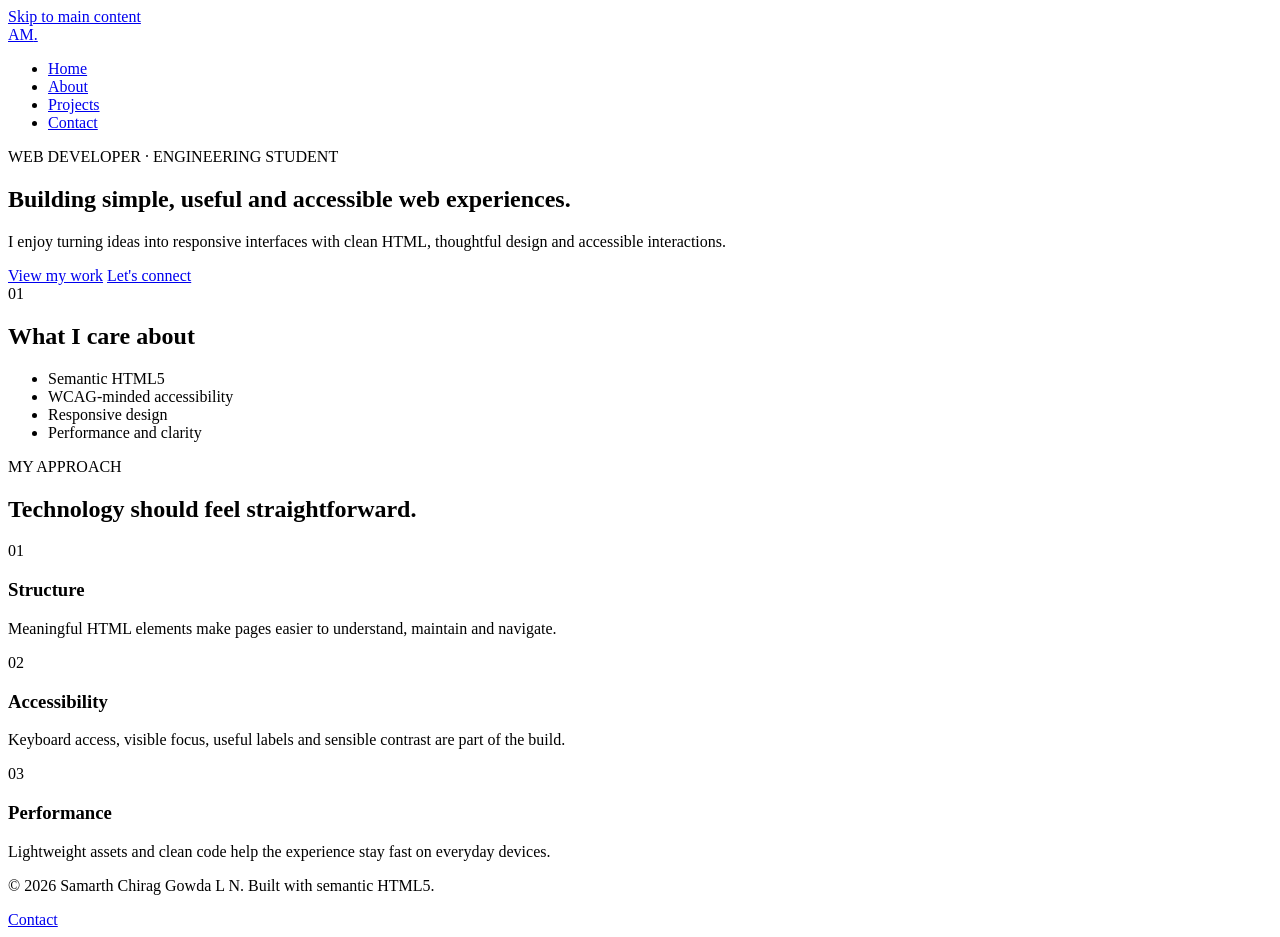
==== index.html @ 26e6dcff "Add files via upload" ====
<!doctype html>
<html lang="en">
<head>
  <meta charset="utf-8">
  <meta name="viewport" content="width=device-width, initial-scale=1">
  <title>Samarth Chirag Gowda L N | Web Developer Portfolio</title>
  <meta name="description" content="Accessible personal portfolio of Samarth Chirag Gowda L N, a web developer focused on semantic HTML, responsive interfaces, and practical digital experiences.">
  <meta name="author" content="Samarth Chirag Gowda L N">
  <meta name="robots" content="index, follow">
  <meta property="og:title" content="Samarth Chirag Gowda L N | Web Developer Portfolio">
  <meta property="og:description" content="A semantic, accessible and responsive developer portfolio.">
  <meta property="og:type" content="website">
  <link rel="stylesheet" href="assets/css/style.css">
</head>
<body>
  <a class="skip-link" href="#main-content">Skip to main content</a>

  <header class="site-header">
    <div class="container header-inner">
      <a class="brand" href="index.html" aria-label="Samarth Chirag Gowda L N home">AM<span aria-hidden="true">.</span></a>
      <nav aria-label="Primary navigation">
        <ul class="nav-list">
          <li><a href="index.html" aria-current="page">Home</a></li>
          <li><a href="about.html">About</a></li>
          <li><a href="projects.html">Projects</a></li>
          <li><a href="contact.html">Contact</a></li>
        </ul>
      </nav>
    </div>
  </header>

  <main id="main-content">
    <section class="hero" aria-labelledby="hero-title">
      <div class="container hero-grid">
        <div>
          <p class="eyebrow">WEB DEVELOPER · ENGINEERING STUDENT</p>
          <h1 id="hero-title">Building simple, useful and accessible web experiences.</h1>
          <p class="hero-text">I enjoy turning ideas into responsive interfaces with clean HTML, thoughtful design and accessible interactions.</p>
          <div class="button-row">
            <a class="button primary" href="projects.html">View my work</a>
            <a class="button secondary" href="contact.html">Let's connect</a>
          </div>
        </div>
        <aside class="hero-card" aria-label="Portfolio highlights">
          <span class="card-number" aria-hidden="true">01</span>
          <h2>What I care about</h2>
          <ul>
            <li>Semantic HTML5</li>
            <li>WCAG-minded accessibility</li>
            <li>Responsive design</li>
            <li>Performance and clarity</li>
          </ul>
        </aside>
      </div>
    </section>

    <section class="section" aria-labelledby="focus-title">
      <div class="container">
        <p class="eyebrow">MY APPROACH</p>
        <h2 id="focus-title">Technology should feel straightforward.</h2>
        <div class="feature-grid">
          <article class="feature-card">
            <span class="icon" aria-hidden="true">01</span>
            <h3>Structure</h3>
            <p>Meaningful HTML elements make pages easier to understand, maintain and navigate.</p>
          </article>
          <article class="feature-card">
            <span class="icon" aria-hidden="true">02</span>
            <h3>Accessibility</h3>
            <p>Keyboard access, visible focus, useful labels and sensible contrast are part of the build.</p>
          </article>
          <article class="feature-card">
            <span class="icon" aria-hidden="true">03</span>
            <h3>Performance</h3>
            <p>Lightweight assets and clean code help the experience stay fast on everyday devices.</p>
          </article>
        </div>
      </div>
    </section>
  </main>

  <footer class="site-footer">
    <div class="container footer-inner">
      <p>&copy; 2026 Samarth Chirag Gowda L N. Built with semantic HTML5.</p>
      <nav aria-label="Footer navigation">
        <a href="contact.html">Contact</a>
      </nav>
    </div>
  </footer>
  <script src="assets/js/script.js" defer></script>
</body>
</html>
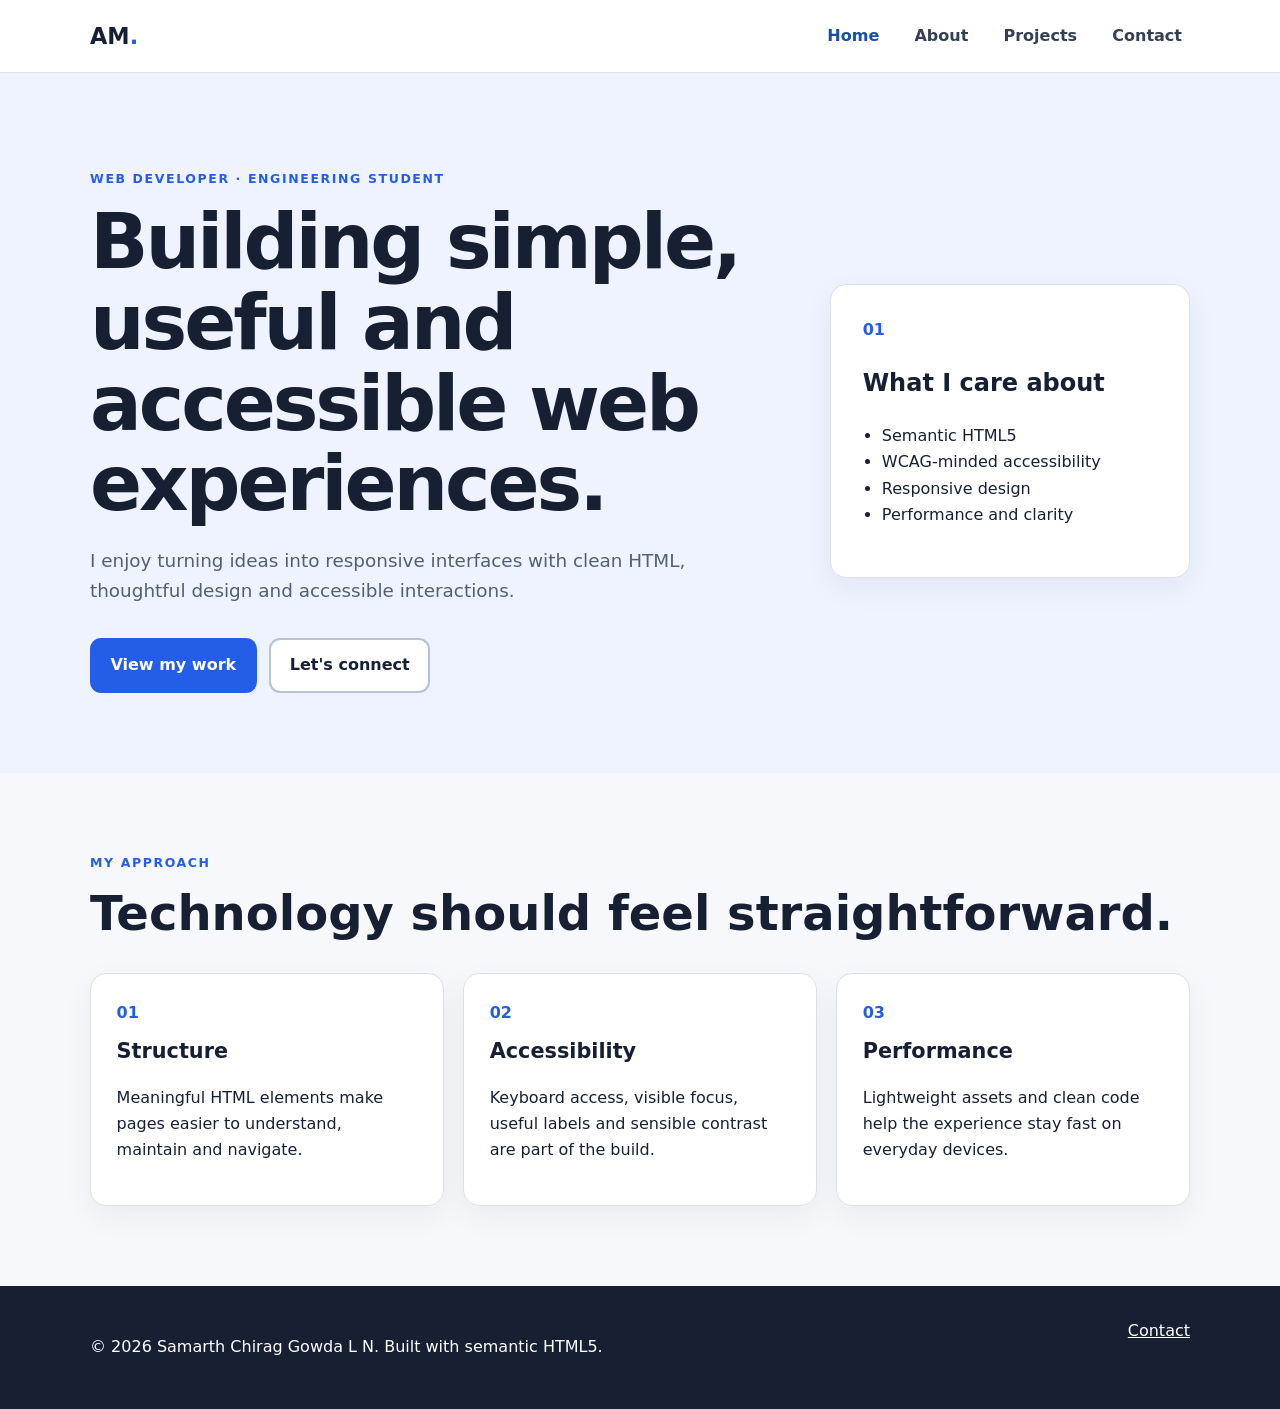
==== commit b331f072: "Update stylesheet and script file paths in index.html" ====
--- a/index.html
+++ b/index.html
@@ -10,7 +10,7 @@
   <meta property="og:title" content="Samarth Chirag Gowda L N | Web Developer Portfolio">
   <meta property="og:description" content="A semantic, accessible and responsive developer portfolio.">
   <meta property="og:type" content="website">
-  <link rel="stylesheet" href="assets/css/style.css">
+  <link rel="stylesheet" href="style.css">
 </head>
 <body>
   <a class="skip-link" href="#main-content">Skip to main content</a>
@@ -87,6 +87,6 @@
       </nav>
     </div>
   </footer>
-  <script src="assets/js/script.js" defer></script>
+  <script src="script.js" defer></script>
 </body>
 </html>
--- a/style.css
+++ b/style.css
@@ -0,0 +1 @@
+*{box-sizing:border-box}html{scroll-behavior:smooth}body{margin:0;background:#f7f8fb;color:#172033;font-family:system-ui,-apple-system,BlinkMacSystemFont,"Segoe UI",sans-serif;line-height:1.65}a{color:#174ea6}a:focus-visible,button:focus-visible,input:focus-visible,textarea:focus-visible{outline:3px solid #ffbf47;outline-offset:3px}.skip-link{position:absolute;left:1rem;top:-4rem;background:#111827;color:#fff;padding:.75rem 1rem;border-radius:.5rem;z-index:100}.skip-link:focus{top:1rem}.container{width:min(1100px,92%);margin-inline:auto}.narrow{max-width:780px}.site-header{background:#fff;border-bottom:1px solid #dce1e8;position:sticky;top:0;z-index:20}.header-inner{min-height:72px;display:flex;align-items:center;justify-content:space-between;gap:1rem}.brand{font-size:1.4rem;font-weight:900;text-decoration:none;color:#172033}.brand span{color:#245ee8}.nav-list{list-style:none;display:flex;gap:1.2rem;padding:0;margin:0}.nav-list a{text-decoration:none;font-weight:700;color:#354052;padding:.5rem;border-radius:.35rem}.nav-list a[aria-current=page]{color:#174ea6}.hero{padding:6rem 0 5rem;background:#eef3ff}.hero-grid{display:grid;grid-template-columns:1.5fr .8fr;gap:4rem;align-items:center}.eyebrow{font-size:.78rem;font-weight:800;letter-spacing:.13em;color:#245ee8;margin:0 0 .8rem}.hero h1,.page-heading h1{font-size:clamp(2.4rem,6vw,4.8rem);line-height:1.05;letter-spacing:-.04em;margin:.2rem 0 1.3rem}.hero-text,.page-heading p{font-size:1.15rem;max-width:700px;color:#526075}.button-row{display:flex;flex-wrap:wrap;gap:.8rem;margin-top:2rem}.button{display:inline-block;border:2px solid transparent;border-radius:.7rem;padding:.75rem 1.15rem;font:inherit;font-weight:800;text-decoration:none;cursor:pointer}.primary{background:#245ee8;color:#fff}.secondary{background:#fff;color:#172033;border-color:#b8c2d2}.hero-card,.feature-card,.project-card,.contact-form{background:#fff;border:1px solid #dce1e8;border-radius:1rem;box-shadow:0 10px 30px rgba(20,35,60,.06)}.hero-card{padding:2rem}.hero-card ul{padding-left:1.2rem}.card-number,.icon{font-weight:900;color:#245ee8}.section{padding:5rem 0}.section-muted{background:#edf0f5}.section h2{font-size:clamp(1.8rem,4vw,3rem);line-height:1.15;margin:.2rem 0 2rem}.feature-grid,.project-grid{display:grid;grid-template-columns:repeat(3,1fr);gap:1.2rem}.feature-card,.project-card{padding:1.6rem}.feature-card h3,.project-card h3{font-size:1.3rem;margin:.5rem 0}.page-heading{padding:5rem 0 2rem}.two-column{display:grid;grid-template-columns:.7fr 1.3fr;gap:4rem}.skill-list{display:grid;grid-template-columns:1fr 1fr;gap:.7rem;padding:0;list-style:none}.skill-list li,.tag-list li{background:#fff;border:1px solid #dce1e8;border-radius:.5rem;padding:.65rem .8rem}.steps{padding-left:1.4rem}.steps li{margin:.9rem 0}.project-top{display:flex;justify-content:space-between;color:#68758a;font-size:.8rem;font-weight:800;letter-spacing:.08em}.tag-list{display:flex;flex-wrap:wrap;gap:.5rem;padding:0;margin:1.3rem 0 0;list-style:none;font-size:.85rem}.tag-list li{padding:.35rem .55rem}.contact-grid{display:grid;grid-template-columns:.7fr 1.3fr;gap:3rem;align-items:start}.contact-form{padding:2rem}.form-field{margin-bottom:1.2rem}.form-field label{display:block;font-weight:800;margin-bottom:.4rem}.form-field input,.form-field textarea{width:100%;border:2px solid #b8c2d2;border-radius:.55rem;padding:.75rem;font:inherit;color:#172033;background:#fff}.form-field small{display:block;color:#59677b;margin-top:.25rem}.form-status{min-height:1.5rem;font-weight:700}.site-footer{background:#172033;color:#fff;padding:2rem 0}.footer-inner{display:flex;justify-content:space-between;gap:1rem}.footer-inner a{color:#fff}.visually-hidden{position:absolute!important;width:1px!important;height:1px!important;padding:0!important;margin:-1px!important;overflow:hidden!important;clip:rect(0,0,0,0)!important;white-space:nowrap!important;border:0!important}@media(max-width:760px){.hero-grid,.two-column,.contact-grid,.feature-grid,.project-grid{grid-template-columns:1fr}.header-inner{align-items:flex-start;flex-direction:column;padding:1rem 0}.nav-list{flex-wrap:wrap;gap:.3rem}.hero{padding-top:4rem}.skill-list{grid-template-columns:1fr}.footer-inner{flex-direction:column}}@media(prefers-reduced-motion:reduce){html{scroll-behavior:auto}}
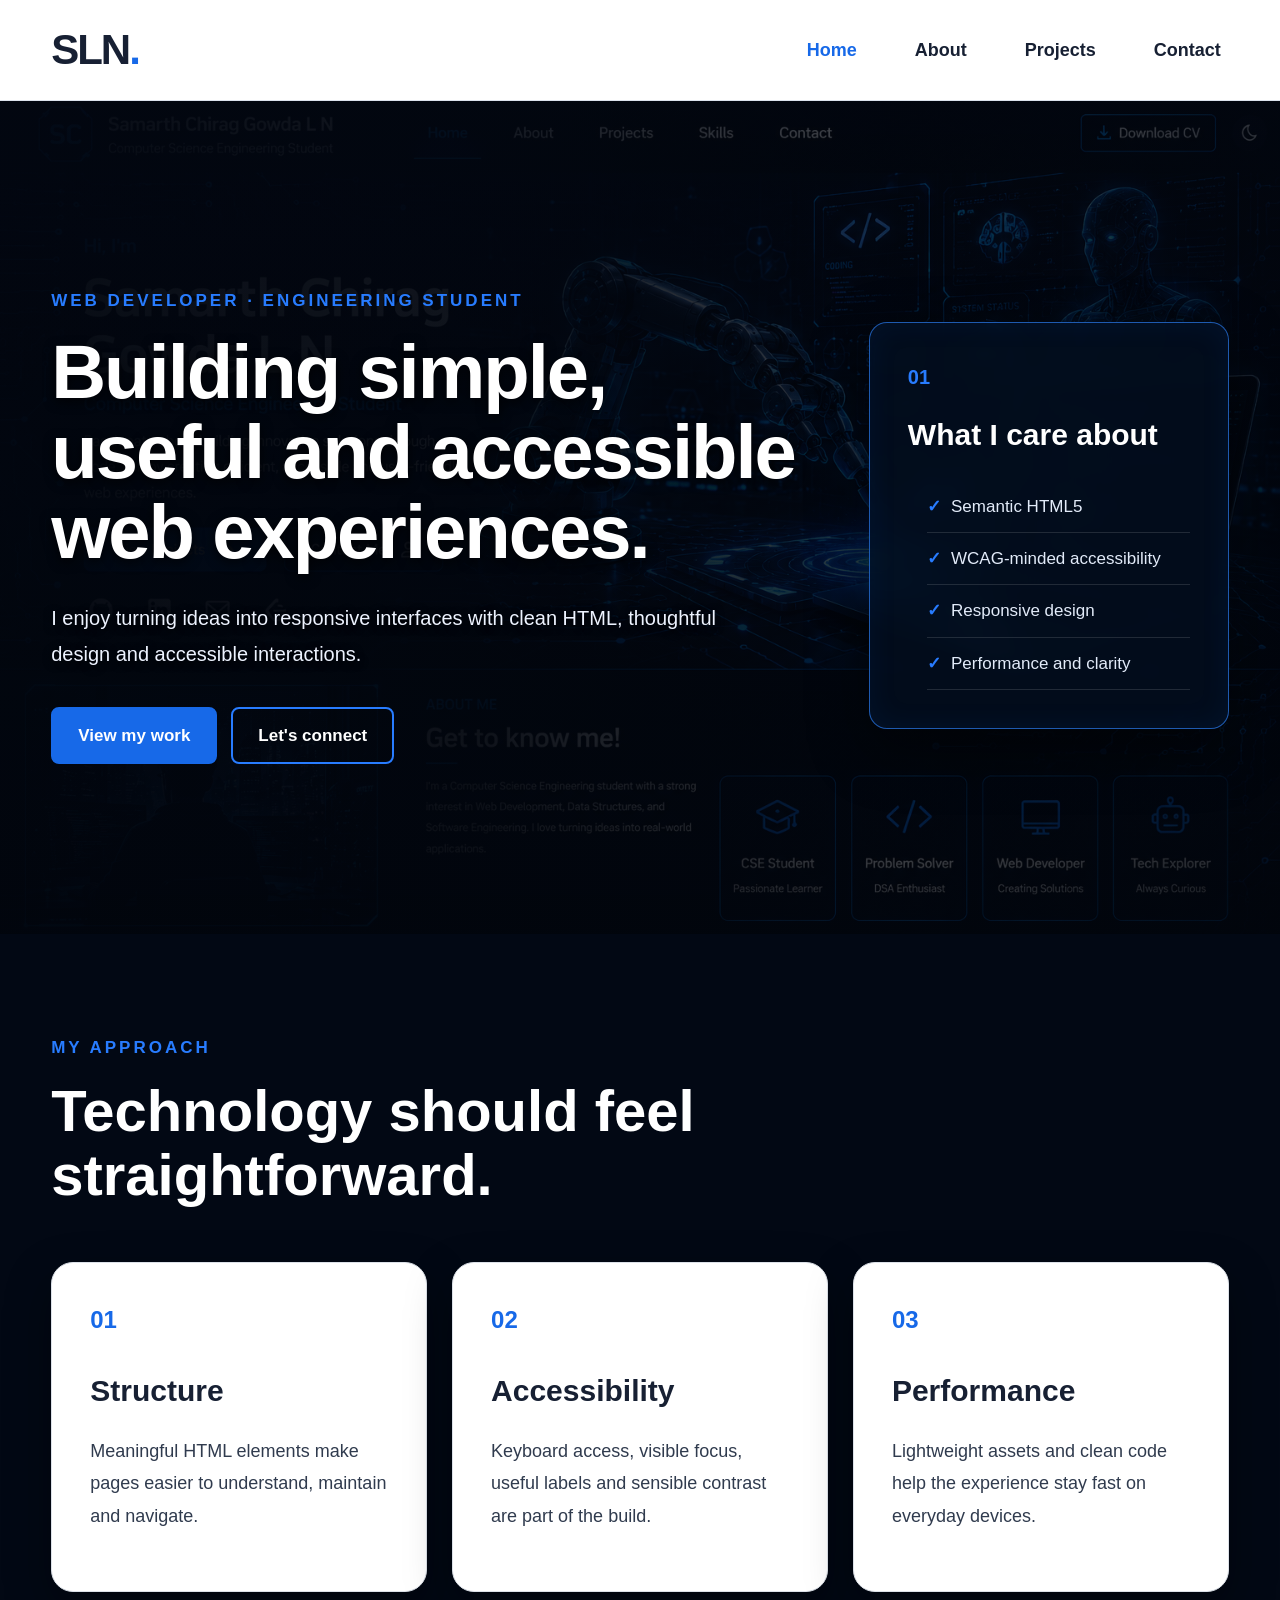
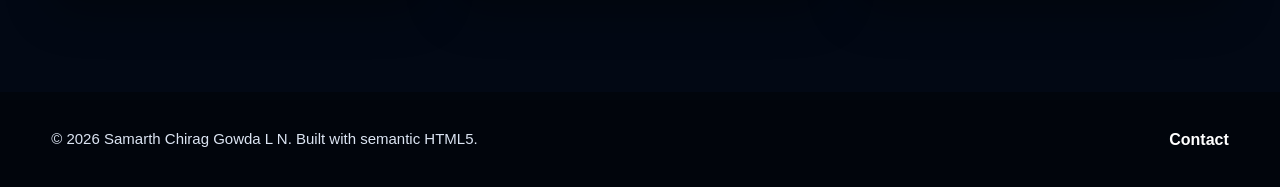
==== commit b544f4e9: "Update index.html" ====
--- a/index.html
+++ b/index.html
@@ -17,7 +17,7 @@
 
   <header class="site-header">
     <div class="container header-inner">
-      <a class="brand" href="index.html" aria-label="Samarth Chirag Gowda L N home">AM<span aria-hidden="true">.</span></a>
+      <a class="brand" href="index.html" aria-label="Samarth Chirag Gowda L N home">SLN<span aria-hidden="true">.</span></a>
       <nav aria-label="Primary navigation">
         <ul class="nav-list">
           <li><a href="index.html" aria-current="page">Home</a></li>
--- a/style.css
+++ b/style.css
@@ -1 +1,596 @@
-*{box-sizing:border-box}html{scroll-behavior:smooth}body{margin:0;background:#f7f8fb;color:#172033;font-family:system-ui,-apple-system,BlinkMacSystemFont,"Segoe UI",sans-serif;line-height:1.65}a{color:#174ea6}a:focus-visible,button:focus-visible,input:focus-visible,textarea:focus-visible{outline:3px solid #ffbf47;outline-offset:3px}.skip-link{position:absolute;left:1rem;top:-4rem;background:#111827;color:#fff;padding:.75rem 1rem;border-radius:.5rem;z-index:100}.skip-link:focus{top:1rem}.container{width:min(1100px,92%);margin-inline:auto}.narrow{max-width:780px}.site-header{background:#fff;border-bottom:1px solid #dce1e8;position:sticky;top:0;z-index:20}.header-inner{min-height:72px;display:flex;align-items:center;justify-content:space-between;gap:1rem}.brand{font-size:1.4rem;font-weight:900;text-decoration:none;color:#172033}.brand span{color:#245ee8}.nav-list{list-style:none;display:flex;gap:1.2rem;padding:0;margin:0}.nav-list a{text-decoration:none;font-weight:700;color:#354052;padding:.5rem;border-radius:.35rem}.nav-list a[aria-current=page]{color:#174ea6}.hero{padding:6rem 0 5rem;background:#eef3ff}.hero-grid{display:grid;grid-template-columns:1.5fr .8fr;gap:4rem;align-items:center}.eyebrow{font-size:.78rem;font-weight:800;letter-spacing:.13em;color:#245ee8;margin:0 0 .8rem}.hero h1,.page-heading h1{font-size:clamp(2.4rem,6vw,4.8rem);line-height:1.05;letter-spacing:-.04em;margin:.2rem 0 1.3rem}.hero-text,.page-heading p{font-size:1.15rem;max-width:700px;color:#526075}.button-row{display:flex;flex-wrap:wrap;gap:.8rem;margin-top:2rem}.button{display:inline-block;border:2px solid transparent;border-radius:.7rem;padding:.75rem 1.15rem;font:inherit;font-weight:800;text-decoration:none;cursor:pointer}.primary{background:#245ee8;color:#fff}.secondary{background:#fff;color:#172033;border-color:#b8c2d2}.hero-card,.feature-card,.project-card,.contact-form{background:#fff;border:1px solid #dce1e8;border-radius:1rem;box-shadow:0 10px 30px rgba(20,35,60,.06)}.hero-card{padding:2rem}.hero-card ul{padding-left:1.2rem}.card-number,.icon{font-weight:900;color:#245ee8}.section{padding:5rem 0}.section-muted{background:#edf0f5}.section h2{font-size:clamp(1.8rem,4vw,3rem);line-height:1.15;margin:.2rem 0 2rem}.feature-grid,.project-grid{display:grid;grid-template-columns:repeat(3,1fr);gap:1.2rem}.feature-card,.project-card{padding:1.6rem}.feature-card h3,.project-card h3{font-size:1.3rem;margin:.5rem 0}.page-heading{padding:5rem 0 2rem}.two-column{display:grid;grid-template-columns:.7fr 1.3fr;gap:4rem}.skill-list{display:grid;grid-template-columns:1fr 1fr;gap:.7rem;padding:0;list-style:none}.skill-list li,.tag-list li{background:#fff;border:1px solid #dce1e8;border-radius:.5rem;padding:.65rem .8rem}.steps{padding-left:1.4rem}.steps li{margin:.9rem 0}.project-top{display:flex;justify-content:space-between;color:#68758a;font-size:.8rem;font-weight:800;letter-spacing:.08em}.tag-list{display:flex;flex-wrap:wrap;gap:.5rem;padding:0;margin:1.3rem 0 0;list-style:none;font-size:.85rem}.tag-list li{padding:.35rem .55rem}.contact-grid{display:grid;grid-template-columns:.7fr 1.3fr;gap:3rem;align-items:start}.contact-form{padding:2rem}.form-field{margin-bottom:1.2rem}.form-field label{display:block;font-weight:800;margin-bottom:.4rem}.form-field input,.form-field textarea{width:100%;border:2px solid #b8c2d2;border-radius:.55rem;padding:.75rem;font:inherit;color:#172033;background:#fff}.form-field small{display:block;color:#59677b;margin-top:.25rem}.form-status{min-height:1.5rem;font-weight:700}.site-footer{background:#172033;color:#fff;padding:2rem 0}.footer-inner{display:flex;justify-content:space-between;gap:1rem}.footer-inner a{color:#fff}.visually-hidden{position:absolute!important;width:1px!important;height:1px!important;padding:0!important;margin:-1px!important;overflow:hidden!important;clip:rect(0,0,0,0)!important;white-space:nowrap!important;border:0!important}@media(max-width:760px){.hero-grid,.two-column,.contact-grid,.feature-grid,.project-grid{grid-template-columns:1fr}.header-inner{align-items:flex-start;flex-direction:column;padding:1rem 0}.nav-list{flex-wrap:wrap;gap:.3rem}.hero{padding-top:4rem}.skill-list{grid-template-columns:1fr}.footer-inner{flex-direction:column}}@media(prefers-reduced-motion:reduce){html{scroll-behavior:auto}}+*{box-sizing:border-box}html{scroll-behavior:smooth}body{margin:0;background:#f7f8fb;color:#172033;font-family:system-ui,-apple-system,BlinkMacSystemFont,"Segoe UI",sans-serif;line-height:1.65}a{color:#174ea6}a:focus-visible,button:focus-visible,input:focus-visible,textarea:focus-visible{outline:3px solid #ffbf47;outline-offset:3px}.skip-link{position:absolute;left:1rem;top:-4rem;background:#111827;color:#fff;padding:.75rem 1rem;border-radius:.5rem;z-index:100}.skip-link:focus{top:1rem}.container{width:min(1100px,92%);margin-inline:auto}.narrow{max-width:780px}.site-header{background:#fff;border-bottom:1px solid #dce1e8;position:sticky;top:0;z-index:20}.header-inner{min-height:72px;display:flex;align-items:center;justify-content:space-between;gap:1rem}.brand{font-size:1.4rem;font-weight:900;text-decoration:none;color:#172033}.brand span{color:#245ee8}.nav-list{list-style:none;display:flex;gap:1.2rem;padding:0;margin:0}.nav-list a{text-decoration:none;font-weight:700;color:#354052;padding:.5rem;border-radius:.35rem}.nav-list a[aria-current=page]{color:#174ea6}.hero{padding:6rem 0 5rem;background:#eef3ff}.hero-grid{display:grid;grid-template-columns:1.5fr .8fr;gap:4rem;align-items:center}.eyebrow{font-size:.78rem;font-weight:800;letter-spacing:.13em;color:#245ee8;margin:0 0 .8rem}.hero h1,.page-heading h1{font-size:clamp(2.4rem,6vw,4.8rem);line-height:1.05;letter-spacing:-.04em;margin:.2rem 0 1.3rem}.hero-text,.page-heading p{font-size:1.15rem;max-width:700px;color:#526075}.button-row{display:flex;flex-wrap:wrap;gap:.8rem;margin-top:2rem}.button{display:inline-block;border:2px solid transparent;border-radius:.7rem;padding:.75rem 1.15rem;font:inherit;font-weight:800;text-decoration:none;cursor:pointer}.primary{background:#245ee8;color:#fff}.secondary{background:#fff;color:#172033;border-color:#b8c2d2}.hero-card,.feature-card,.project-card,.contact-form{background:#fff;border:1px solid #dce1e8;border-radius:1rem;box-shadow:0 10px 30px rgba(20,35,60,.06)}.hero-card{padding:2rem}.hero-card ul{padding-left:1.2rem}.card-number,.icon{font-weight:900;color:#245ee8}.section{padding:5rem 0}.section-muted{background:#edf0f5}.section h2{font-size:clamp(1.8rem,4vw,3rem);line-height:1.15;margin:.2rem 0 2rem}.feature-grid,.project-grid{display:grid;grid-template-columns:repeat(3,1fr);gap:1.2rem}.feature-card,.project-card{padding:1.6rem}.feature-card h3,.project-card h3{font-size:1.3rem;margin:.5rem 0}.page-heading{padding:5rem 0 2rem}.two-column{display:grid;grid-template-columns:.7fr 1.3fr;gap:4rem}.skill-list{display:grid;grid-template-columns:1fr 1fr;gap:.7rem;padding:0;list-style:none}.skill-list li,.tag-list li{background:#fff;border:1px solid #dce1e8;border-radius:.5rem;padding:.65rem .8rem}.steps{padding-left:1.4rem}.steps li{margin:.9rem 0}.project-top{display:flex;justify-content:space-between;color:#68758a;font-size:.8rem;font-weight:800;letter-spacing:.08em}.tag-list{display:flex;flex-wrap:wrap;gap:.5rem;padding:0;margin:1.3rem 0 0;list-style:none;font-size:.85rem}.tag-list li{padding:.35rem .55rem}.contact-grid{display:grid;grid-template-columns:.7fr 1.3fr;gap:3rem;align-items:start}.contact-form{padding:2rem}.form-field{margin-bottom:1.2rem}.form-field label{display:block;font-weight:800;margin-bottom:.4rem}.form-field input,.form-field textarea{width:100%;border:2px solid #b8c2d2;border-radius:.55rem;padding:.75rem;font:inherit;color:#172033;background:#fff}.form-field small{display:block;color:#59677b;margin-top:.25rem}.form-status{min-height:1.5rem;font-weight:700}.site-footer{background:#172033;color:#fff;padding:2rem 0}.footer-inner{display:flex;justify-content:space-between;gap:1rem}.footer-inner a{color:#fff}.visually-hidden{position:absolute!important;width:1px!important;height:1px!important;padding:0!important;margin:-1px!important;overflow:hidden!important;clip:rect(0,0,0,0)!important;white-space:nowrap!important;border:0!important}@media(max-width:760px){.hero-grid,.two-column,.contact-grid,.feature-grid,.project-grid{grid-template-columns:1fr}.header-inner{align-items:flex-start;flex-direction:column;padding:1rem 0}.nav-list{flex-wrap:wrap;gap:.3rem}.hero{padding-top:4rem}.skill-list{grid-template-columns:1fr}.footer-inner{flex-direction:column}}@media(prefers-reduced-motion:reduce){html{scroll-behavior:auto}}
+/* =========================================================
+   SAMARTH CHIRAG GOWDA L N
+   CSE PORTFOLIO
+   Futuristic Engineering Design
+   ========================================================= */
+
+* {
+  box-sizing: border-box;
+  margin: 0;
+  padding: 0;
+}
+
+html {
+  scroll-behavior: smooth;
+}
+
+body {
+  font-family: Arial, Helvetica, sans-serif;
+  background: #020814;
+  color: #ffffff;
+  line-height: 1.6;
+}
+
+/* =========================================================
+   ACCESSIBILITY
+   ========================================================= */
+
+.skip-link {
+  position: absolute;
+  left: -9999px;
+  top: 10px;
+  z-index: 9999;
+  background: #ffffff;
+  color: #111827;
+  padding: 12px 18px;
+  border-radius: 6px;
+  font-weight: 700;
+}
+
+.skip-link:focus {
+  left: 10px;
+}
+
+a:focus-visible,
+button:focus-visible,
+input:focus-visible,
+textarea:focus-visible {
+  outline: 3px solid #4da3ff;
+  outline-offset: 4px;
+}
+
+/* =========================================================
+   CONTAINER
+   ========================================================= */
+
+.container {
+  width: min(1180px, 92%);
+  margin: 0 auto;
+}
+
+/* =========================================================
+   HEADER
+   ========================================================= */
+
+.site-header {
+  background: #ffffff;
+  color: #172033;
+  border-bottom: 1px solid #dce3ed;
+  position: relative;
+  z-index: 100;
+}
+
+.header-inner {
+  min-height: 100px;
+  display: flex;
+  align-items: center;
+  justify-content: space-between;
+}
+
+/* Logo */
+
+.brand {
+  color: #172033;
+  text-decoration: none;
+  font-size: 42px;
+  font-weight: 800;
+  letter-spacing: -2px;
+}
+
+.brand span {
+  color: #1769e8;
+}
+
+/* Navigation */
+
+.nav-list {
+  list-style: none;
+  display: flex;
+  align-items: center;
+  gap: 42px;
+}
+
+.nav-list a {
+  color: #172033;
+  text-decoration: none;
+  font-size: 18px;
+  font-weight: 700;
+  transition: color 0.25s ease;
+}
+
+.nav-list a:hover,
+.nav-list a:focus {
+  color: #1769e8;
+}
+
+.nav-list a[aria-current="page"] {
+  color: #1769e8;
+}
+
+/* =========================================================
+   HERO
+   ========================================================= */
+
+.hero {
+  position: relative;
+  min-height: 720px;
+
+  display: flex;
+  align-items: center;
+
+  overflow: hidden;
+
+  /*
+    engineering-bg.png must be in the SAME folder
+    as index.html and style.css.
+  */
+
+  background-image:
+    linear-gradient(
+      90deg,
+      rgba(2, 8, 20, 0.97) 0%,
+      rgba(2, 8, 20, 0.92) 38%,
+      rgba(2, 8, 20, 0.65) 70%,
+      rgba(2, 8, 20, 0.78) 100%
+    ),
+    url("engineering-bg.png");
+
+  background-size: cover;
+  background-position: center;
+  background-repeat: no-repeat;
+}
+
+/* Extra dark layer for readability */
+
+.hero::before {
+  content: "";
+  position: absolute;
+  inset: 0;
+
+  background:
+    linear-gradient(
+      180deg,
+      rgba(0, 0, 0, 0.20),
+      rgba(0, 0, 0, 0.35)
+    );
+
+  pointer-events: none;
+}
+
+/* Hero content */
+
+.hero-grid {
+  position: relative;
+  z-index: 2;
+
+  display: grid;
+  grid-template-columns: 1.35fr 0.65fr;
+  gap: 70px;
+
+  align-items: center;
+
+  padding: 90px 0;
+}
+
+/* Small blue heading */
+
+.eyebrow {
+  color: #287cff;
+  font-size: 17px;
+  font-weight: 800;
+  letter-spacing: 3px;
+  margin-bottom: 18px;
+}
+
+/* Main heading */
+
+.hero h1 {
+  color: #ffffff;
+
+  font-size: clamp(45px, 6vw, 76px);
+  line-height: 1.05;
+  letter-spacing: -2px;
+
+  max-width: 800px;
+
+  margin-bottom: 28px;
+
+  text-shadow:
+    0 3px 12px rgba(0, 0, 0, 0.8);
+}
+
+/* Hero paragraph */
+
+.hero-text {
+  color: #edf3ff;
+
+  max-width: 680px;
+
+  font-size: 20px;
+  line-height: 1.8;
+
+  margin-bottom: 35px;
+
+  text-shadow:
+    0 2px 8px rgba(0, 0, 0, 0.9);
+}
+
+/* =========================================================
+   BUTTONS
+   ========================================================= */
+
+.button-row {
+  display: flex;
+  flex-wrap: wrap;
+  gap: 14px;
+}
+
+.button {
+  display: inline-flex;
+  align-items: center;
+  justify-content: center;
+
+  min-height: 52px;
+
+  padding: 13px 25px;
+
+  border-radius: 8px;
+
+  text-decoration: none;
+
+  font-size: 17px;
+  font-weight: 700;
+
+  transition:
+    transform 0.2s ease,
+    background 0.2s ease,
+    color 0.2s ease;
+}
+
+.button:hover {
+  transform: translateY(-2px);
+}
+
+.button.primary {
+  background: #1769e8;
+  color: #ffffff;
+  border: 2px solid #1769e8;
+}
+
+.button.primary:hover {
+  background: #0d55c7;
+}
+
+.button.secondary {
+  background: transparent;
+  color: #ffffff;
+  border: 2px solid #287cff;
+}
+
+.button.secondary:hover {
+  background: #1769e8;
+}
+
+/* =========================================================
+   HERO CARD
+   ========================================================= */
+
+.hero-card {
+  background: rgba(3, 14, 30, 0.88);
+
+  border: 1px solid rgba(45, 132, 255, 0.65);
+
+  border-radius: 18px;
+
+  padding: 38px;
+
+  box-shadow:
+    0 20px 60px rgba(0, 0, 0, 0.45),
+    inset 0 0 30px rgba(23, 105, 232, 0.08);
+
+  backdrop-filter: blur(8px);
+}
+
+.card-number {
+  display: block;
+
+  color: #287cff;
+
+  font-size: 20px;
+  font-weight: 800;
+
+  margin-bottom: 18px;
+}
+
+.hero-card h2 {
+  color: #ffffff;
+  font-size: 30px;
+  margin-bottom: 22px;
+}
+
+.hero-card ul {
+  list-style: none;
+}
+
+.hero-card li {
+  color: #e2ebf9;
+
+  font-size: 17px;
+
+  padding: 12px 0;
+
+  border-bottom: 1px solid rgba(255, 255, 255, 0.12);
+}
+
+.hero-card li::before {
+  content: "✓";
+  color: #287cff;
+  font-weight: 800;
+  margin-right: 10px;
+}
+
+/* =========================================================
+   APPROACH SECTION
+   ========================================================= */
+
+.section {
+  position: relative;
+
+  padding: 100px 0;
+
+  background:
+    linear-gradient(
+      rgba(2, 8, 20, 0.94),
+      rgba(2, 8, 20, 0.96)
+    ),
+    url("engineering-bg.png");
+
+  background-size: cover;
+  background-position: center;
+  background-attachment: fixed;
+}
+
+.section h2 {
+  color: #ffffff;
+
+  font-size: clamp(38px, 5vw, 58px);
+
+  line-height: 1.1;
+
+  max-width: 800px;
+
+  margin-bottom: 55px;
+}
+
+/* =========================================================
+   FEATURE CARDS
+   ========================================================= */
+
+.feature-grid {
+  display: grid;
+
+  grid-template-columns:
+    repeat(3, 1fr);
+
+  gap: 25px;
+}
+
+.feature-card {
+  background: #ffffff;
+
+  color: #172033;
+
+  border-radius: 22px;
+
+  padding: 38px;
+
+  min-height: 330px;
+
+  box-shadow:
+    0 18px 45px rgba(0, 0, 0, 0.35);
+
+  transition:
+    transform 0.25s ease,
+    box-shadow 0.25s ease;
+}
+
+.feature-card:hover {
+  transform: translateY(-6px);
+
+  box-shadow:
+    0 25px 55px rgba(0, 0, 0, 0.45);
+}
+
+.feature-card .icon {
+  display: block;
+
+  color: #1769e8;
+
+  font-size: 24px;
+
+  font-weight: 800;
+
+  margin-bottom: 28px;
+}
+
+.feature-card h3 {
+  color: #172033;
+
+  font-size: 30px;
+
+  margin-bottom: 20px;
+}
+
+.feature-card p {
+  color: #303b4e;
+
+  font-size: 18px;
+
+  line-height: 1.8;
+}
+
+/* =========================================================
+   FOOTER
+   ========================================================= */
+
+.site-footer {
+  background: #01050c;
+
+  color: #dce5f3;
+
+  padding: 35px 0;
+}
+
+.footer-inner {
+  display: flex;
+
+  justify-content: space-between;
+  align-items: center;
+
+  gap: 20px;
+}
+
+.site-footer p {
+  font-size: 15px;
+}
+
+.site-footer a {
+  color: #ffffff;
+
+  font-weight: 700;
+
+  text-decoration: none;
+}
+
+.site-footer a:hover {
+  color: #287cff;
+}
+
+/* =========================================================
+   MOBILE
+   ========================================================= */
+
+@media (max-width: 850px) {
+
+  .header-inner {
+    min-height: auto;
+
+    padding: 22px 0;
+
+    flex-direction: column;
+
+    gap: 20px;
+  }
+
+  .nav-list {
+    gap: 25px;
+
+    flex-wrap: wrap;
+
+    justify-content: center;
+  }
+
+  .nav-list a {
+    font-size: 16px;
+  }
+
+  .hero {
+    min-height: auto;
+
+    background-image:
+      linear-gradient(
+        rgba(2, 8, 20, 0.88),
+        rgba(2, 8, 20, 0.92)
+      ),
+      url("engineering-bg.png");
+
+    background-position: center;
+  }
+
+  .hero-grid {
+    grid-template-columns: 1fr;
+
+    gap: 45px;
+
+    padding: 75px 0;
+  }
+
+  .hero h1 {
+    font-size: 48px;
+  }
+
+  .hero-text {
+    font-size: 18px;
+  }
+
+  .feature-grid {
+    grid-template-columns: 1fr;
+  }
+
+  .section {
+    padding: 75px 0;
+  }
+
+  .footer-inner {
+    flex-direction: column;
+
+    text-align: center;
+  }
+}
+
+/* =========================================================
+   SMALL PHONES
+   ========================================================= */
+
+@media (max-width: 500px) {
+
+  .container {
+    width: 90%;
+  }
+
+  .brand {
+    font-size: 38px;
+  }
+
+  .nav-list {
+    gap: 18px;
+  }
+
+  .hero-grid {
+    padding: 60px 0;
+  }
+
+  .hero h1 {
+    font-size: 42px;
+  }
+
+  .hero-card {
+    padding: 28px;
+  }
+
+  .feature-card {
+    padding: 30px 25px;
+  }
+
+  .feature-card h3 {
+    font-size: 28px;
+  }
+
+  .button {
+    width: 100%;
+  }
+}
+
+
+
